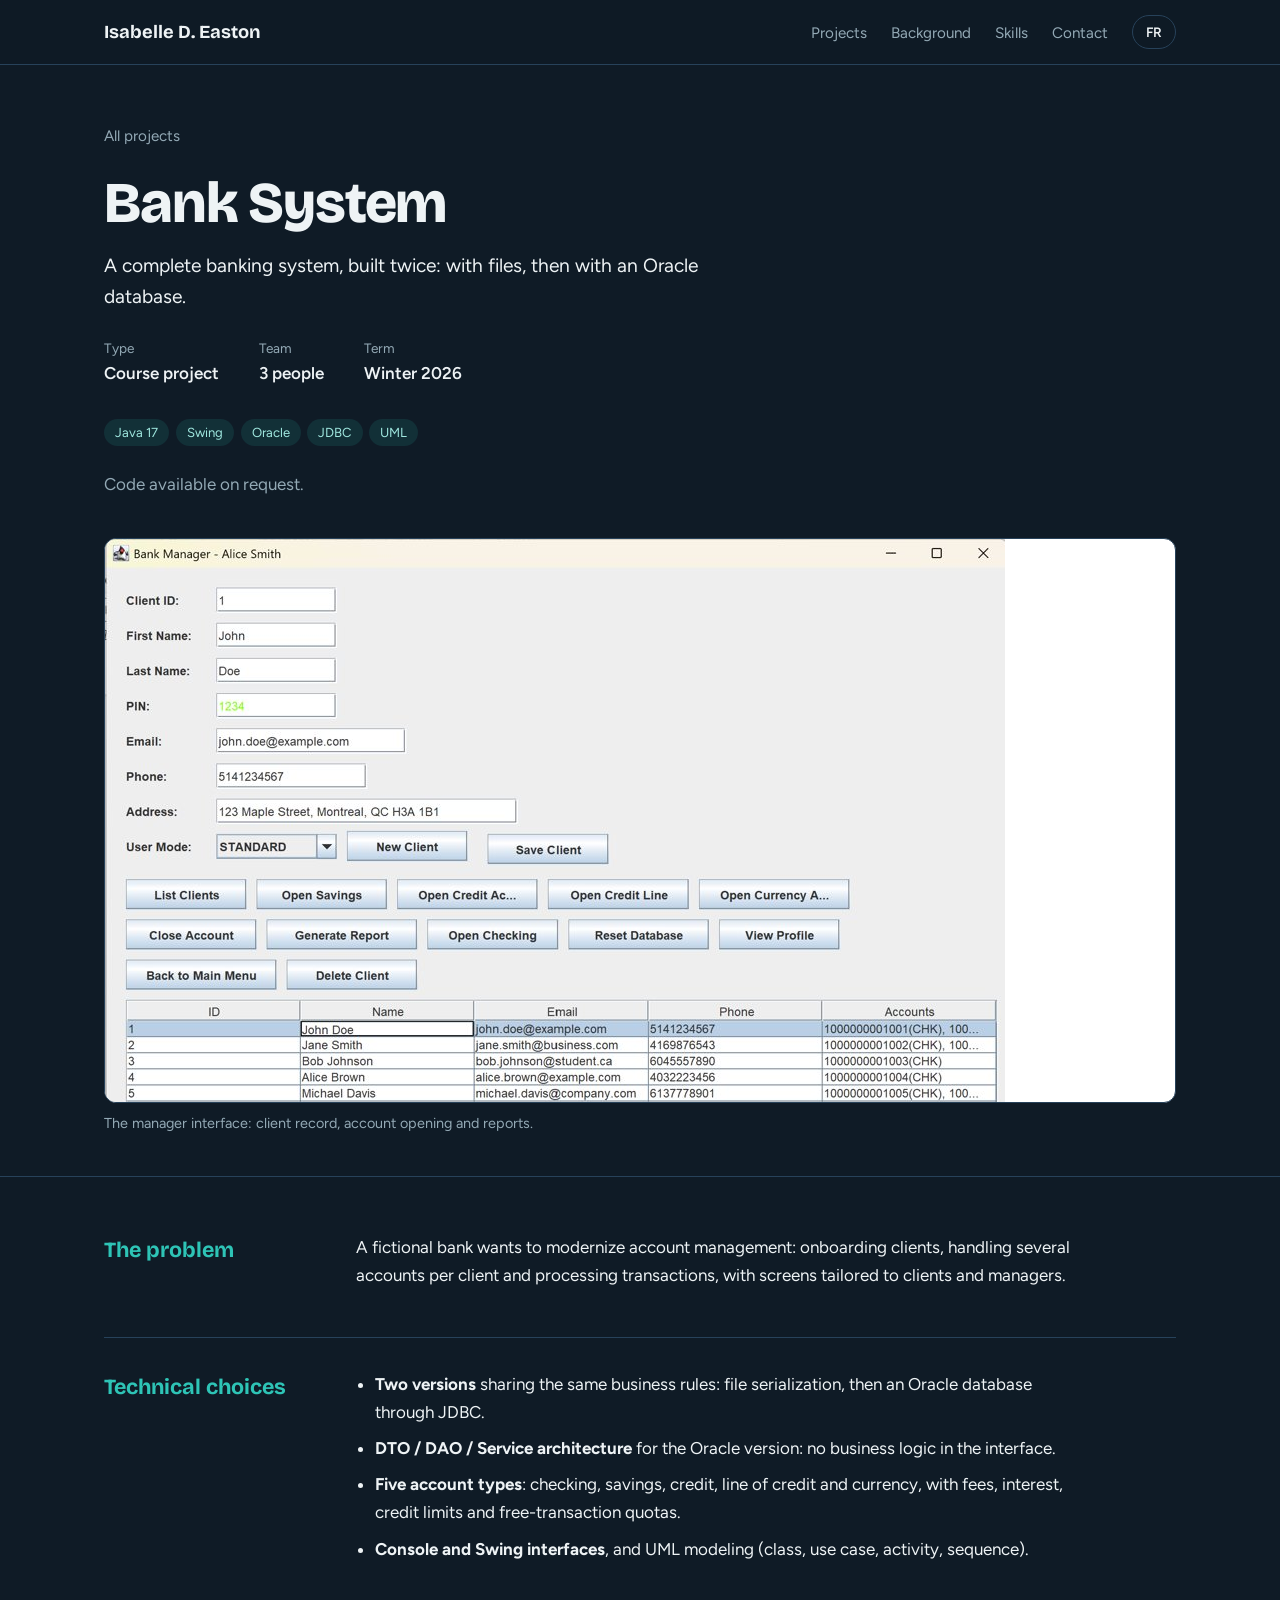
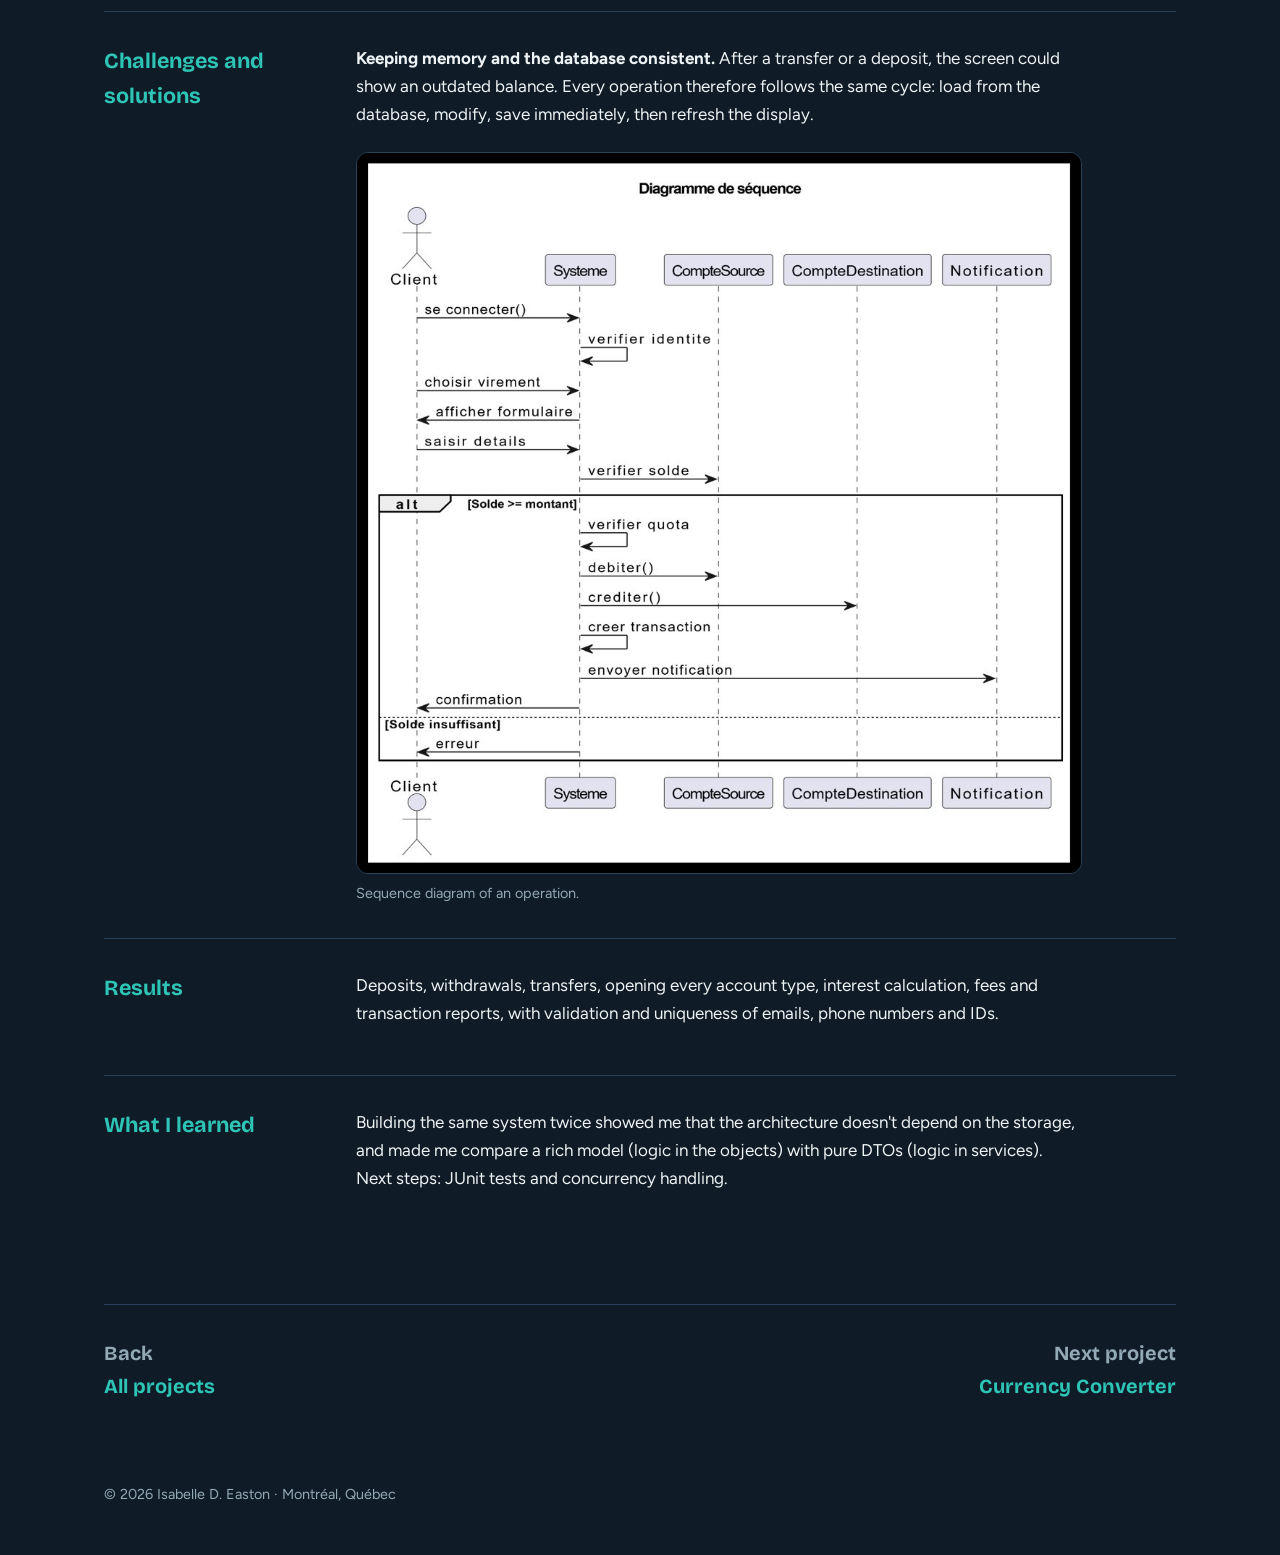
==== projects/bank.html @ e2863726 "feat: redesign portfolio with case study pages and FR/EN toggle" ====
<!doctype html>
<html lang="fr" data-lang="fr" data-title-fr="Système bancaire · Isabelle D. Easton" data-title-en="Bank System · Isabelle D. Easton">
<head>
<meta charset="utf-8">
<meta name="viewport" content="width=device-width, initial-scale=1">
<title>Système bancaire · Isabelle D. Easton</title>
<meta name="description" content="Un système bancaire complet, construit deux fois : avec des fichiers, puis avec une base Oracle.">
<meta property="og:title" content="Système bancaire · Isabelle D. Easton">
<meta property="og:description" content="Un système bancaire complet, construit deux fois : avec des fichiers, puis avec une base Oracle.">
<meta name="theme-color" content="#0F1B26">
<link rel="preconnect" href="https://fonts.googleapis.com"><link rel="preconnect" href="https://fonts.gstatic.com" crossorigin><link href="https://fonts.googleapis.com/css2?family=Bricolage+Grotesque:opsz,wght@12..96,600;12..96,700;12..96,800&family=Figtree:wght@400;500;600;700&display=swap" rel="stylesheet">
<link rel="stylesheet" href="../styles.css">
</head>
<body>
<a class="skip" href="#main"><span lang="fr">Aller au contenu</span><span lang="en">Skip to content</span></a>
<nav class="site-nav" aria-label="Navigation">
  <div class="wrap">
    <a class="brand" href="../index.html">Isabelle D. Easton</a>
    <ul class="nav-links">
      <li><a href="../index.html#projets"><span lang="fr">Projets</span><span lang="en">Projects</span></a></li>
      <li><a href="../index.html#parcours"><span lang="fr">Parcours</span><span lang="en">Background</span></a></li>
      <li><a href="../index.html#competences"><span lang="fr">Compétences</span><span lang="en">Skills</span></a></li>
      <li><a href="../index.html#contact">Contact</a></li>
    </ul>
    <button class="lang-toggle" type="button">EN</button>
  </div>
</nav>
<main id="main">

<header class="case-head">
  <div class="wrap">
    <a class="back" href="../index.html#projets"><span lang="fr">Tous les projets</span><span lang="en">All projects</span></a>
    <h1><span lang="fr">Système bancaire</span><span lang="en">Bank System</span></h1>
    <p lang="fr" class="lede">Un système bancaire complet, construit deux fois : avec des fichiers, puis avec une base Oracle.</p><p lang="en" class="lede">A complete banking system, built twice: with files, then with an Oracle database.</p>
    <dl class="facts"><div><dt><span lang="fr">Type</span><span lang="en">Type</span></dt><dd><span lang="fr">Projet de cours</span><span lang="en">Course project</span></dd></div><div><dt><span lang="fr">Équipe</span><span lang="en">Team</span></dt><dd><span lang="fr">3 personnes</span><span lang="en">3 people</span></dd></div><div><dt><span lang="fr">Session</span><span lang="en">Term</span></dt><dd><span lang="fr">Hiver 2026</span><span lang="en">Winter 2026</span></dd></div></dl>
    <ul class="tags"><li>Java 17</li><li>Swing</li><li>Oracle</li><li>JDBC</li><li>UML</li></ul>
    <div class="actions"><span class="also" style="margin:0"><span lang="fr">Code disponible sur demande.</span><span lang="en">Code available on request.</span></span></div>
    <figure class="case-shot">
      <div class="shot"><img src="../img/bank.jpg" alt="L'interface gestionnaire : fiche client, ouverture de comptes et rapports."></div>
      <figcaption><span lang="fr">L'interface gestionnaire : fiche client, ouverture de comptes et rapports.</span><span lang="en">The manager interface: client record, account opening and reports.</span></figcaption>
    </figure>
  </div>
</header>
<div class="case-body"><div class="wrap"><section><h2><span lang="fr">Le problème</span><span lang="en">The problem</span></h2><div class="content"><div lang="fr"><p>Une banque fictive veut moderniser la gestion de ses comptes : intégrer les clients, gérer plusieurs comptes par client et traiter les opérations, avec des écrans adaptés au client et au gestionnaire.</p></div><div lang="en"><p>A fictional bank wants to modernize account management: onboarding clients, handling several accounts per client and processing transactions, with screens tailored to clients and managers.</p></div></div></section><section><h2><span lang="fr">Choix techniques</span><span lang="en">Technical choices</span></h2><div class="content"><div lang="fr"><ul><li><strong>Deux versions</strong> avec les mêmes règles métier : persistance par sérialisation de fichiers, puis base Oracle via JDBC.</li><li><strong>Architecture DTO / DAO / Service</strong> pour la version Oracle : aucune logique métier dans l'interface.</li><li><strong>Cinq types de comptes</strong> : chèque, épargne, crédit, ligne de crédit et devise, avec frais, intérêts, limites de crédit et quotas de transactions gratuites.</li><li><strong>Interfaces console et Swing</strong>, et modélisation UML (classes, cas d'utilisation, activité, séquence).</li></ul></div><div lang="en"><ul><li><strong>Two versions</strong> sharing the same business rules: file serialization, then an Oracle database through JDBC.</li><li><strong>DTO / DAO / Service architecture</strong> for the Oracle version: no business logic in the interface.</li><li><strong>Five account types</strong>: checking, savings, credit, line of credit and currency, with fees, interest, credit limits and free-transaction quotas.</li><li><strong>Console and Swing interfaces</strong>, and UML modeling (class, use case, activity, sequence).</li></ul></div></div></section><section><h2><span lang="fr">Défis et solutions</span><span lang="en">Challenges and solutions</span></h2><div class="content"><div lang="fr"><p><strong>Garder la mémoire et la base cohérentes.</strong> Après un virement ou un dépôt, l'écran pouvait afficher un solde périmé. Chaque opération suit donc le même cycle : charger depuis la base, modifier, enregistrer immédiatement, puis rafraîchir l'affichage.</p></div><div lang="en"><p><strong>Keeping memory and the database consistent.</strong> After a transfer or a deposit, the screen could show an outdated balance. Every operation therefore follows the same cycle: load from the database, modify, save immediately, then refresh the display.</p></div><figure class="figure-inline"><div class="shot"><img src="../img/bank-sequence.jpg" alt="Diagramme de séquence d'une opération." loading="lazy"></div><figcaption><span lang="fr">Diagramme de séquence d'une opération.</span><span lang="en">Sequence diagram of an operation.</span></figcaption></figure></div></section><section><h2><span lang="fr">Résultats</span><span lang="en">Results</span></h2><div class="content"><div lang="fr"><p>Dépôts, retraits, virements, ouverture de tous les types de comptes, calcul des intérêts, frais et rapports de transactions, avec validation et unicité des courriels, téléphones et identifiants.</p></div><div lang="en"><p>Deposits, withdrawals, transfers, opening every account type, interest calculation, fees and transaction reports, with validation and uniqueness of emails, phone numbers and IDs.</p></div></div></section><section><h2><span lang="fr">Ce que j'ai appris</span><span lang="en">What I learned</span></h2><div class="content"><div lang="fr"><p>Construire le même système deux fois m'a montré que l'architecture ne dépend pas du support de stockage, et m'a fait comparer un modèle riche (la logique dans les objets) à des DTO purs (la logique dans les services). Prochaines étapes : tests JUnit et gestion de la concurrence.</p></div><div lang="en"><p>Building the same system twice showed me that the architecture doesn't depend on the storage, and made me compare a rich model (logic in the objects) with pure DTOs (logic in services). Next steps: JUnit tests and concurrency handling.</p></div></div></section></div></div>
<div class="wrap">
  <nav class="next" aria-label="Projets / Projects">
    <a href="../index.html#projets"><small><span lang="fr">Retour</span><span lang="en">Back</span></small><span><span lang="fr">Tous les projets</span><span lang="en">All projects</span></span></a>
    <a href="converter.html" style="text-align:right"><small><span lang="fr">Projet suivant</span><span lang="en">Next project</span></small><span><span lang="fr">Convertisseur de devises</span><span lang="en">Currency Converter</span></span></a>
  </nav>
</div>
</main>
<footer>
  <div class="wrap">© <span id="year">2026</span> Isabelle D. Easton · <span lang="fr">Montréal, Québec</span><span lang="en">Montréal, Québec</span></div>
</footer>
<script src="../main.js"></script>
</body>
</html>
---- styles.css ----
:root {
  --ink: #0F1B26;
  --ink-2: #152634;
  --ink-3: #1D3344;
  --line: #27425A;
  --teal: #2EC4B6;
  --teal-soft: #9FE7DF;
  --coral: #FF7F6E;
  --coral-ink: #2A0E09;
  --text: #EEF3F5;
  --muted: #93A9B5;
  --display: 'Bricolage Grotesque', 'Figtree', system-ui, sans-serif;
  --body: 'Figtree', system-ui, -apple-system, 'Segoe UI', sans-serif;
  --wrap: 1120px;
  --measure: 66ch;
}

*, *::before, *::after { box-sizing: border-box; }
html { scroll-behavior: smooth; }
body {
  margin: 0;
  background: var(--ink);
  color: var(--text);
  font-family: var(--body);
  font-size: 1.0625rem;
  line-height: 1.65;
  -webkit-font-smoothing: antialiased;
}
img { max-width: 100%; display: block; }
a { color: var(--teal); text-underline-offset: 3px; }
a:hover { color: var(--teal-soft); }
:focus-visible { outline: 2px solid var(--coral); outline-offset: 3px; border-radius: 4px; }

html[data-lang="fr"] [lang="en"]:not(html),
html[data-lang="en"] [lang="fr"]:not(html) { display: none !important; }

.wrap { max-width: var(--wrap); margin: 0 auto; padding: 0 1.5rem; }
.skip { position: absolute; left: -999px; }
.skip:focus { left: 1rem; top: 1rem; background: var(--coral); color: var(--coral-ink); padding: .5rem 1rem; z-index: 99; }

/* nav */
.site-nav {
  position: sticky; top: 0; z-index: 20;
  background: rgba(15, 27, 38, .88);
  backdrop-filter: blur(8px);
  border-bottom: 1px solid var(--line);
}
.site-nav .wrap { display: flex; align-items: center; gap: 1.5rem; height: 64px; }
.brand { font-family: var(--display); font-weight: 700; font-size: 1.15rem; color: var(--text); text-decoration: none; margin-right: auto; }
.brand:hover { color: var(--text); }
.nav-links { display: flex; gap: 1.5rem; list-style: none; margin: 0; padding: 0; }
.nav-links a { color: var(--muted); text-decoration: none; font-size: .95rem; }
.nav-links a:hover { color: var(--text); }
.lang-toggle {
  font: inherit; font-size: .85rem; font-weight: 600; letter-spacing: .02em;
  color: var(--text); background: transparent;
  border: 1px solid var(--line); border-radius: 999px;
  padding: .3rem .8rem; cursor: pointer;
}
.lang-toggle:hover { border-color: var(--teal); }

/* buttons */
.btn {
  display: inline-flex; align-items: center; gap: .5rem;
  font-weight: 600; font-size: .98rem; text-decoration: none;
  padding: .75rem 1.25rem; border-radius: 10px;
  border: 1.5px solid var(--teal); color: var(--teal);
  transition: background .15s, color .15s;
}
.btn:hover { background: var(--teal); color: var(--ink); }
.btn-primary { background: var(--coral); border-color: var(--coral); color: var(--coral-ink); }
.btn-primary:hover { background: #ff9a8c; border-color: #ff9a8c; color: var(--coral-ink); }

/* hero */
.hero { position: relative; overflow: hidden; border-bottom: 1px solid var(--line); }
.hero canvas { position: absolute; inset: 0; width: 100%; height: 100%; }
.hero .wrap { position: relative; padding-top: 6.5rem; padding-bottom: 6rem; }
.hero-text { max-width: 36rem; position: relative; }
.hero-text::before {
  content: ""; position: absolute; inset: -2rem -2.5rem;
  background: radial-gradient(closest-side, rgba(15,27,38,.92), rgba(15,27,38,.7) 70%, rgba(15,27,38,0));
  z-index: -1;
}
.hero h1 {
  font-family: var(--display); font-weight: 800;
  font-size: clamp(2.6rem, 7vw, 4.6rem); line-height: 1.02;
  letter-spacing: -.02em; margin: 0 0 1.25rem;
}
.hero .lede { font-size: 1.2rem; color: var(--text); margin: 0 0 .75rem; max-width: 34rem; }
.hero .ask { color: var(--muted); margin: 0 0 2rem; max-width: 34rem; }
.hero .ask strong { color: var(--coral); font-weight: 600; }
.actions { display: flex; flex-wrap: wrap; gap: .75rem; }
.legend { position: absolute; right: 1.5rem; bottom: 1.25rem; display: flex; gap: 1rem; flex-wrap: wrap; font-size: .8rem; color: var(--muted); }
.legend span { display: inline-flex; align-items: center; gap: .4rem; }
.legend i { width: 9px; height: 9px; border-radius: 50%; display: inline-block; }

/* sections */
section.block { padding: 5rem 0; border-bottom: 1px solid var(--line); }
.block h2 {
  font-family: var(--display); font-weight: 700;
  font-size: clamp(1.8rem, 4vw, 2.5rem); line-height: 1.1; letter-spacing: -.01em;
  margin: 0 0 .75rem;
}
.block .intro { color: var(--muted); max-width: var(--measure); margin: 0 0 2.5rem; }

/* featured */
.featured { display: grid; grid-template-columns: minmax(0, 1.25fr) minmax(0, 1fr); gap: 2.5rem; align-items: center; }
.shot { border-radius: 12px; overflow: hidden; border: 1px solid var(--line); background: #fff; }
.shot.dark { background: #0b0d10; }
.featured h3 { font-family: var(--display); font-size: 1.7rem; line-height: 1.15; margin: 0 0 .75rem; }
.featured p { margin: 0 0 1.25rem; color: var(--muted); }
.stat { display: flex; align-items: baseline; gap: .9rem; margin: 0 0 1.5rem; padding: 1rem 0; border-top: 1px solid var(--line); border-bottom: 1px solid var(--line); }
.stat b { font-family: var(--display); font-size: 2.4rem; font-weight: 800; color: var(--coral); line-height: 1; white-space: nowrap; }
.stat span { color: var(--text); font-size: .98rem; line-height: 1.4; }
.tags { display: flex; flex-wrap: wrap; gap: .4rem; margin: 0 0 1.5rem; padding: 0; list-style: none; }
.tags li { font-size: .82rem; color: var(--teal-soft); background: rgba(46,196,182,.12); border-radius: 999px; padding: .15rem .7rem; }

/* project list */
.project-list { list-style: none; margin: 0; padding: 0; }
.project-row { border-top: 1px solid var(--line); }
.project-row:last-child { border-bottom: 1px solid var(--line); }
.project-row a {
  display: grid; grid-template-columns: 220px minmax(0, 1fr) auto; gap: 1.75rem; align-items: center;
  padding: 1.5rem 0; text-decoration: none; color: inherit;
}
.project-row .thumb { height: 124px; border-radius: 8px; overflow: hidden; border: 1px solid var(--line); background: #fff; }
.project-row .thumb.dark { background: #0b0d10; }
.project-row .thumb img { width: 100%; height: 100%; object-fit: cover; object-position: top center; }
.project-row .thumb.dark img { object-fit: contain; }
.project-row h3 { font-family: var(--display); font-size: 1.35rem; margin: 0 0 .35rem; color: var(--text); }
.project-row p { margin: 0 0 .6rem; color: var(--muted); max-width: 52ch; }
.project-row .tags { margin: 0; }
.project-row .go { color: var(--teal); font-weight: 600; font-size: .95rem; white-space: nowrap; }
.project-row a:hover h3 { color: var(--teal-soft); }
.project-row a:hover .go { text-decoration: underline; }
.badge { display: inline-block; font-size: .78rem; font-weight: 700; color: var(--coral-ink); background: var(--coral); border-radius: 6px; padding: .05rem .45rem; margin-left: .5rem; vertical-align: .2rem; }
.also { margin: 2rem 0 0; color: var(--muted); }

/* timeline */
.timeline { list-style: none; margin: 0; padding: 0; max-width: 46rem; }
.timeline li { position: relative; padding: 0 0 2rem 2rem; border-left: 2px solid var(--line); }
.timeline li:last-child { padding-bottom: 0; }
.timeline li::before { content: ""; position: absolute; left: -7px; top: .45rem; width: 12px; height: 12px; border-radius: 50%; background: var(--teal); }
.timeline li.now::before { background: var(--coral); }
.timeline .when { font-size: .9rem; color: var(--muted); }
.timeline h3 { font-family: var(--display); font-size: 1.25rem; margin: .1rem 0 .35rem; }
.timeline p { margin: 0; color: var(--muted); max-width: var(--measure); }

/* skills */
.skills { display: grid; grid-template-columns: repeat(auto-fit, minmax(210px, 1fr)); gap: 2rem; }
.skills h3 { font-family: var(--display); font-size: 1.1rem; margin: 0 0 .6rem; color: var(--teal); }
.skills ul { list-style: none; margin: 0; padding: 0; }
.skills li { padding: .25rem 0; color: var(--text); }

/* contact */
.contact-mail { font-family: var(--display); font-size: clamp(1.4rem, 4vw, 2.2rem); font-weight: 700; color: var(--text); text-decoration-color: var(--coral); text-decoration-thickness: 3px; word-break: break-word; }
.contact-mail:hover { color: var(--coral); }
.contact-links { display: flex; flex-wrap: wrap; gap: .75rem; margin-top: 2rem; }

footer { padding: 2rem 0 3rem; color: var(--muted); font-size: .9rem; }

/* case study pages */
.case-head { padding: 3.5rem 0 2.5rem; border-bottom: 1px solid var(--line); }
.back { display: inline-block; color: var(--muted); text-decoration: none; margin-bottom: 1.5rem; font-size: .95rem; }
.back:hover { color: var(--text); }
.case-head h1 { font-family: var(--display); font-weight: 800; font-size: clamp(2.2rem, 6vw, 3.6rem); line-height: 1.05; letter-spacing: -.02em; margin: 0 0 1rem; max-width: 20ch; }
.case-head .lede { font-size: 1.2rem; max-width: 40rem; margin: 0 0 1.5rem; }
.facts { display: flex; flex-wrap: wrap; gap: 2.5rem; margin: 0 0 2rem; padding: 0; list-style: none; }
.facts dt { font-size: .85rem; color: var(--muted); }
.facts dd { margin: 0; font-weight: 600; }
.case-shot { margin: 2.5rem 0 0; }
.case-shot figcaption { color: var(--muted); font-size: .9rem; margin-top: .6rem; }
.case-body { padding: 3.5rem 0 4rem; }
.case-body section { display: grid; grid-template-columns: 220px minmax(0, 1fr); gap: 2rem; padding: 2rem 0; border-top: 1px solid var(--line); }
.case-body section:first-child { border-top: 0; padding-top: 0; }
.case-body h2 { font-family: var(--display); font-size: 1.35rem; margin: 0; color: var(--teal); }
.case-body .content { max-width: var(--measure); }
.case-body .content p { margin: 0 0 1rem; }
.case-body .content ul { margin: 0 0 1rem; padding-left: 1.2rem; }
.case-body .content li { margin: 0 0 .5rem; }
.case-body .content strong { color: var(--text); }
.case-body .content em { color: var(--teal-soft); font-style: normal; }
.figure-inline { margin: 1.5rem 0 0; }
.figure-inline figcaption { color: var(--muted); font-size: .9rem; margin-top: .5rem; }
.next { display: flex; justify-content: space-between; gap: 1rem; flex-wrap: wrap; padding: 2rem 0 3rem; border-top: 1px solid var(--line); }
.next a { text-decoration: none; }
.next small { display: block; color: var(--muted); }
.next span { font-family: var(--display); font-size: 1.25rem; font-weight: 700; }

.seg-table { width: 100%; border-collapse: collapse; margin: .5rem 0 1rem; font-size: .95rem; }
.seg-table th, .seg-table td { text-align: left; padding: .5rem .6rem .5rem 0; border-bottom: 1px solid var(--line); }
.seg-table th { color: var(--muted); font-weight: 500; }
.seg-table td.num { font-variant-numeric: tabular-nums; }
.seg-table .hi { color: var(--coral); font-weight: 700; }

@media (max-width: 860px) {
  .featured { grid-template-columns: 1fr; }
  .project-row a { grid-template-columns: 1fr; gap: 1rem; }
  .project-row .thumb { height: 170px; }
  .project-row .go { display: none; }
  .case-body section { grid-template-columns: 1fr; gap: .75rem; }
  .legend { position: static; padding: 0 1.5rem 1.25rem; }
}
@media (max-width: 640px) {
  .nav-links { display: none; }
  .hero { display: flex; flex-direction: column; }
  .hero .wrap { order: 1; }
  .hero canvas { position: relative; order: 2; height: 210px; inset: auto; }
  .hero .legend { order: 3; }
  .hero-text::before { display: none; }
  .hero .wrap { padding-top: 4.5rem; padding-bottom: 3.5rem; }
  section.block { padding: 3.5rem 0; }
  .stat { flex-direction: column; gap: .4rem; }
  .seg-table { font-size: .85rem; }
}
@media (prefers-reduced-motion: reduce) {
  html { scroll-behavior: auto; }
}
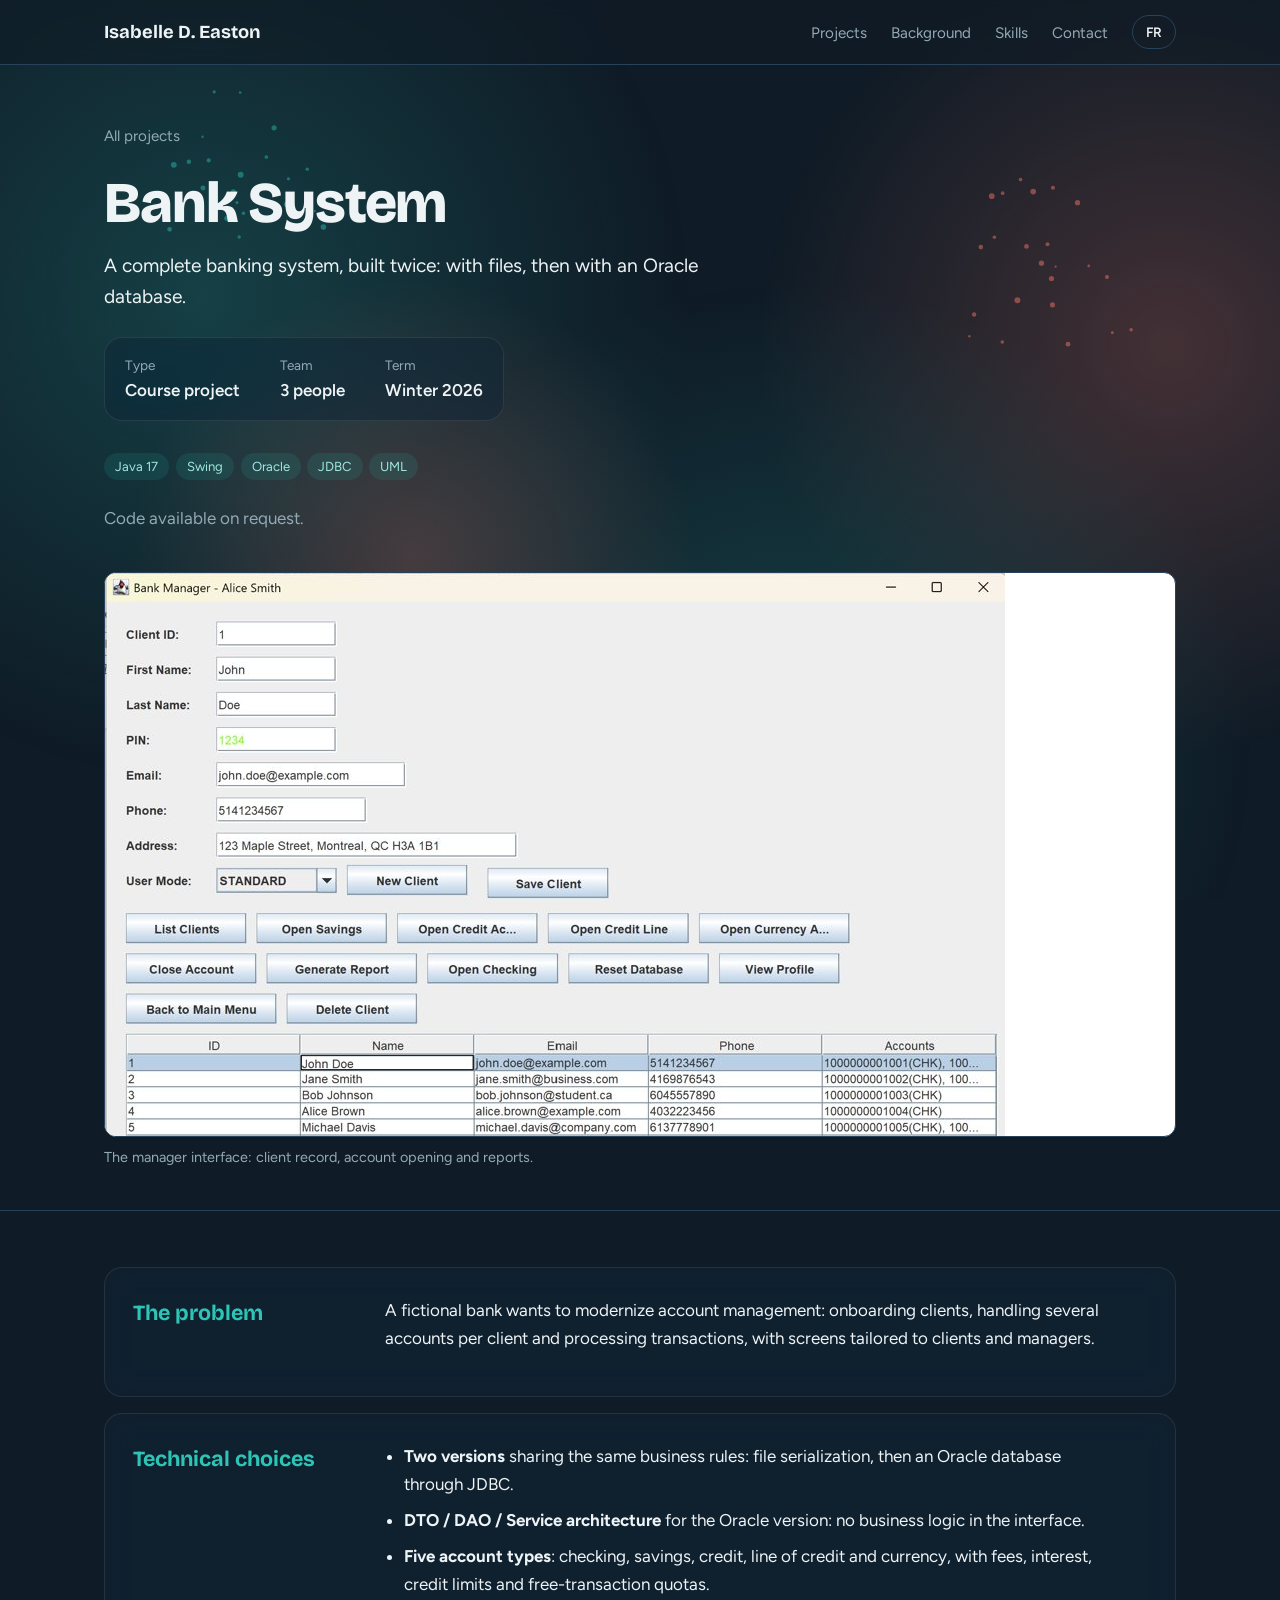
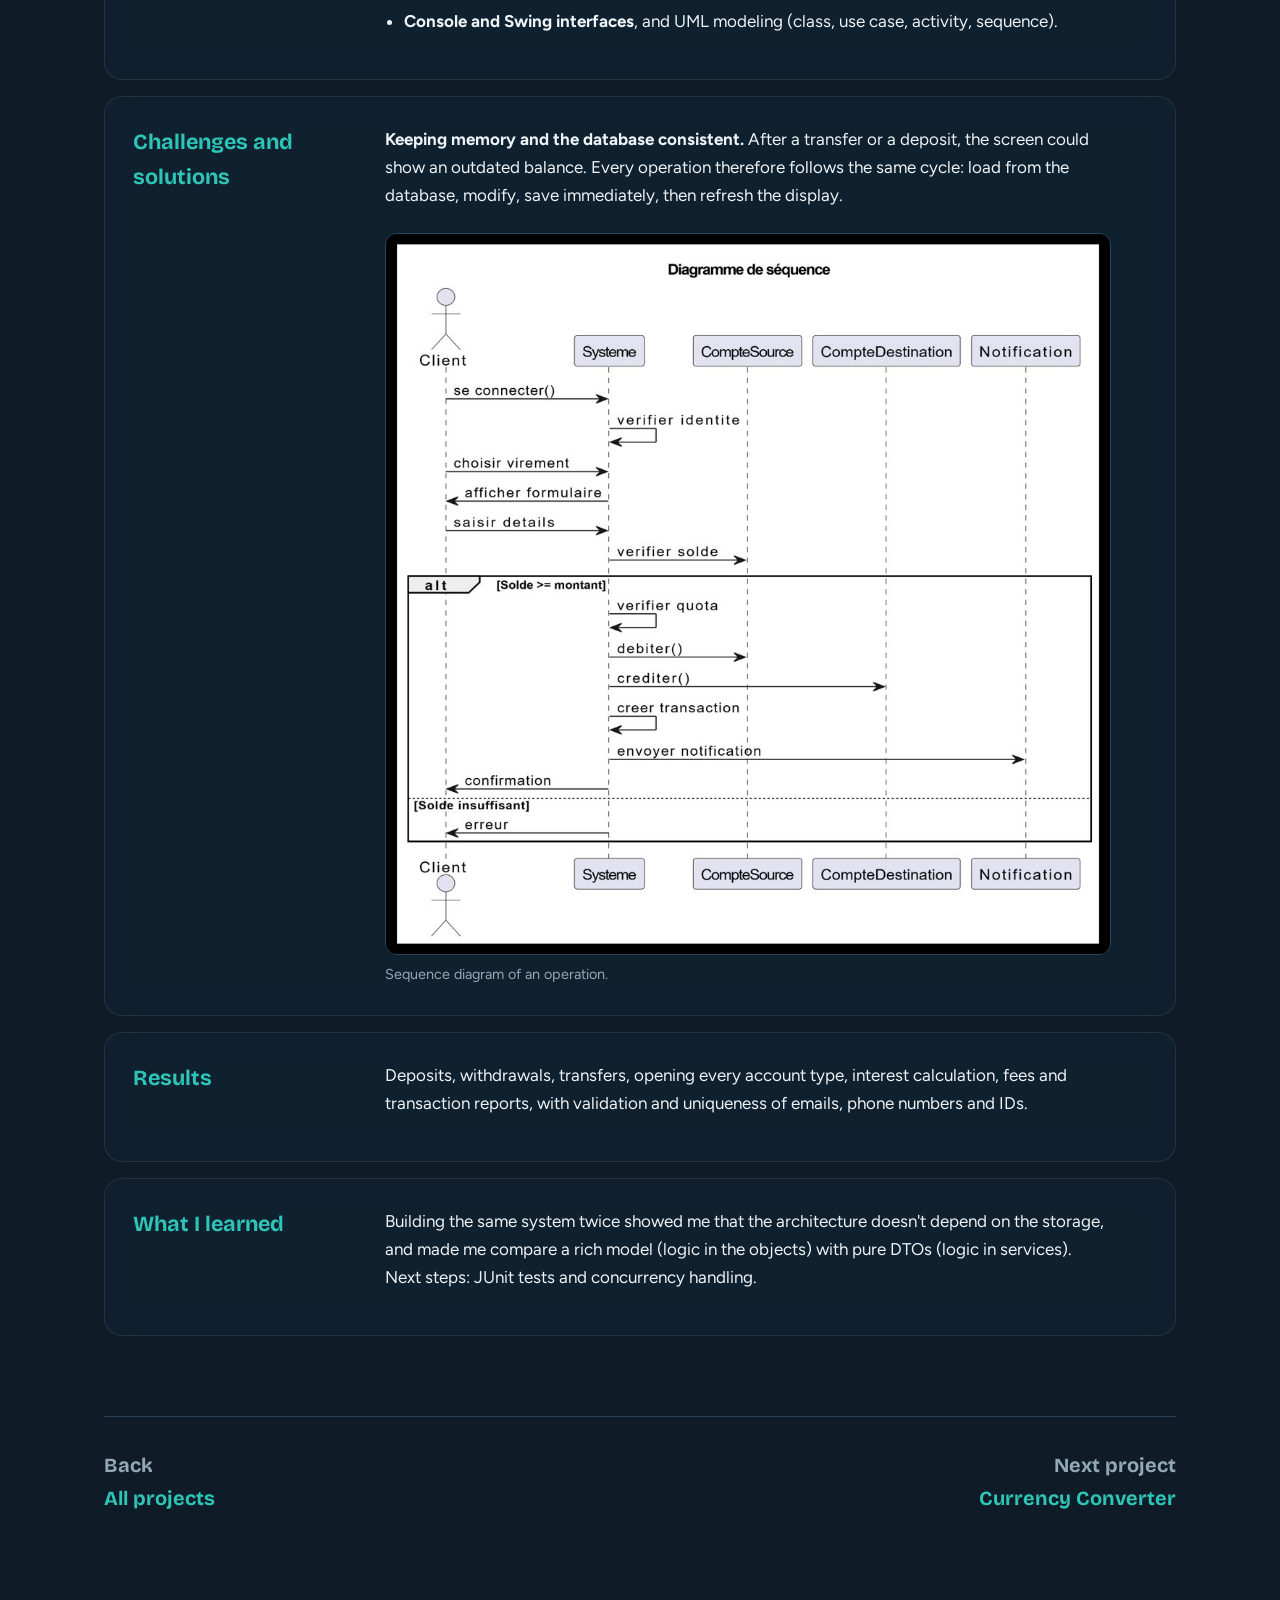
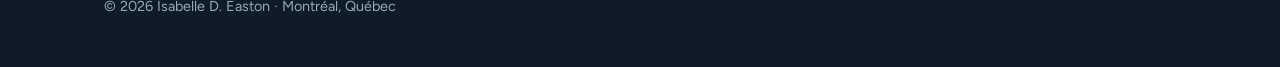
==== commit 7fea7669: "feat: add glass effect over animated background" ====
--- a/projects/bank.html
+++ b/projects/bank.html
@@ -12,6 +12,7 @@
 <link rel="stylesheet" href="../styles.css">
 </head>
 <body>
+<canvas id="bg" aria-hidden="true"></canvas>
 <a class="skip" href="#main"><span lang="fr">Aller au contenu</span><span lang="en">Skip to content</span></a>
 <nav class="site-nav" aria-label="Navigation">
   <div class="wrap">
--- a/styles.css
+++ b/styles.css
@@ -216,3 +216,68 @@
 @media (prefers-reduced-motion: reduce) {
   html { scroll-behavior: auto; }
 }
+
+/* ---------- hover and motion ---------- */
+.project-row a { position: relative; border-radius: 12px; transition: background .25s ease, padding .25s ease; }
+.project-row a::before {
+  content: ""; position: absolute; left: 0; top: 18%; bottom: 18%; width: 3px;
+  background: var(--coral); border-radius: 3px; transform: scaleY(0); transition: transform .25s ease;
+}
+.project-row .thumb img { transition: transform .45s ease; }
+.project-row .go { transition: transform .25s ease; display: inline-block; }
+.project-row a:hover { background: rgba(46,196,182,.06); padding-left: 1rem; padding-right: 1rem; }
+.project-row a:hover::before { transform: scaleY(1); }
+.project-row a:hover .thumb img { transform: scale(1.06); }
+.project-row a:hover .go { transform: translateX(6px); }
+
+.featured .shot { transition: transform .35s ease, box-shadow .35s ease, border-color .35s ease; }
+.featured .shot:hover { transform: translateY(-6px) rotate(-.6deg); border-color: var(--teal); box-shadow: 0 18px 40px rgba(0,0,0,.35); }
+
+.btn { transition: background .15s, color .15s, transform .15s; }
+.btn:hover { transform: translateY(-2px); }
+.btn:active { transform: translateY(0); }
+
+.tags li { transition: background .2s, color .2s; }
+.project-row a:hover .tags li, .featured:hover .tags li { background: rgba(46,196,182,.22); }
+
+.timeline li::before { transition: transform .25s ease, box-shadow .25s ease; }
+.timeline li:hover::before { transform: scale(1.4); box-shadow: 0 0 0 6px rgba(46,196,182,.15); }
+
+.reveal { opacity: 0; transform: translateY(24px); transition: opacity .7s ease, transform .7s ease; }
+.reveal.is-visible { opacity: 1; transform: none; }
+
+@media (prefers-reduced-motion: reduce) {
+  .reveal { opacity: 1; transform: none; transition: none; }
+  .project-row a, .project-row .thumb img, .featured .shot, .btn { transition: none; }
+}
+
+/* ---------- glass layer over a living background ---------- */
+#bg { position: fixed; inset: 0; width: 100vw; height: 100vh; z-index: -1; pointer-events: none; }
+body { background: var(--ink); }
+.hero { background: transparent; }
+.glass, .featured, .project-row a, .skills > div, .timeline, .case-body section, .facts {
+  background: rgba(21, 38, 52, .52);
+  -webkit-backdrop-filter: blur(14px) saturate(140%);
+  backdrop-filter: blur(14px) saturate(140%);
+  border: 1px solid rgba(238, 243, 245, .09);
+  border-radius: 18px;
+}
+.featured { padding: 1.75rem; }
+.project-list { display: grid; gap: 1rem; }
+.project-row, .project-row:last-child { border: 0; }
+.project-row a { padding: 1.25rem; }
+.project-row a:hover { padding-left: 1.5rem; padding-right: 1.25rem; background: rgba(29, 51, 68, .62); border-color: rgba(46, 196, 182, .35); }
+.skills > div { padding: 1.25rem 1.4rem; }
+.timeline { padding: 1.75rem 1.75rem 1.75rem 2.25rem; }
+.case-body section { padding: 1.75rem; margin-bottom: 1rem; }
+.case-body section:first-child { padding-top: 1.75rem; border-top: 1px solid rgba(238, 243, 245, .09); }
+.facts { padding: 1rem 1.25rem; display: inline-flex; }
+section.block { border-bottom: 0; }
+.site-nav { background: rgba(15, 27, 38, .6); }
+@media (max-width: 640px) {
+  .featured, .timeline, .case-body section { padding: 1.25rem; }
+  .facts { display: flex; gap: 1.25rem; }
+}
+@supports not ((backdrop-filter: blur(1px)) or (-webkit-backdrop-filter: blur(1px))) {
+  .featured, .project-row a, .skills > div, .timeline, .case-body section, .facts { background: rgba(21, 38, 52, .92); }
+}
